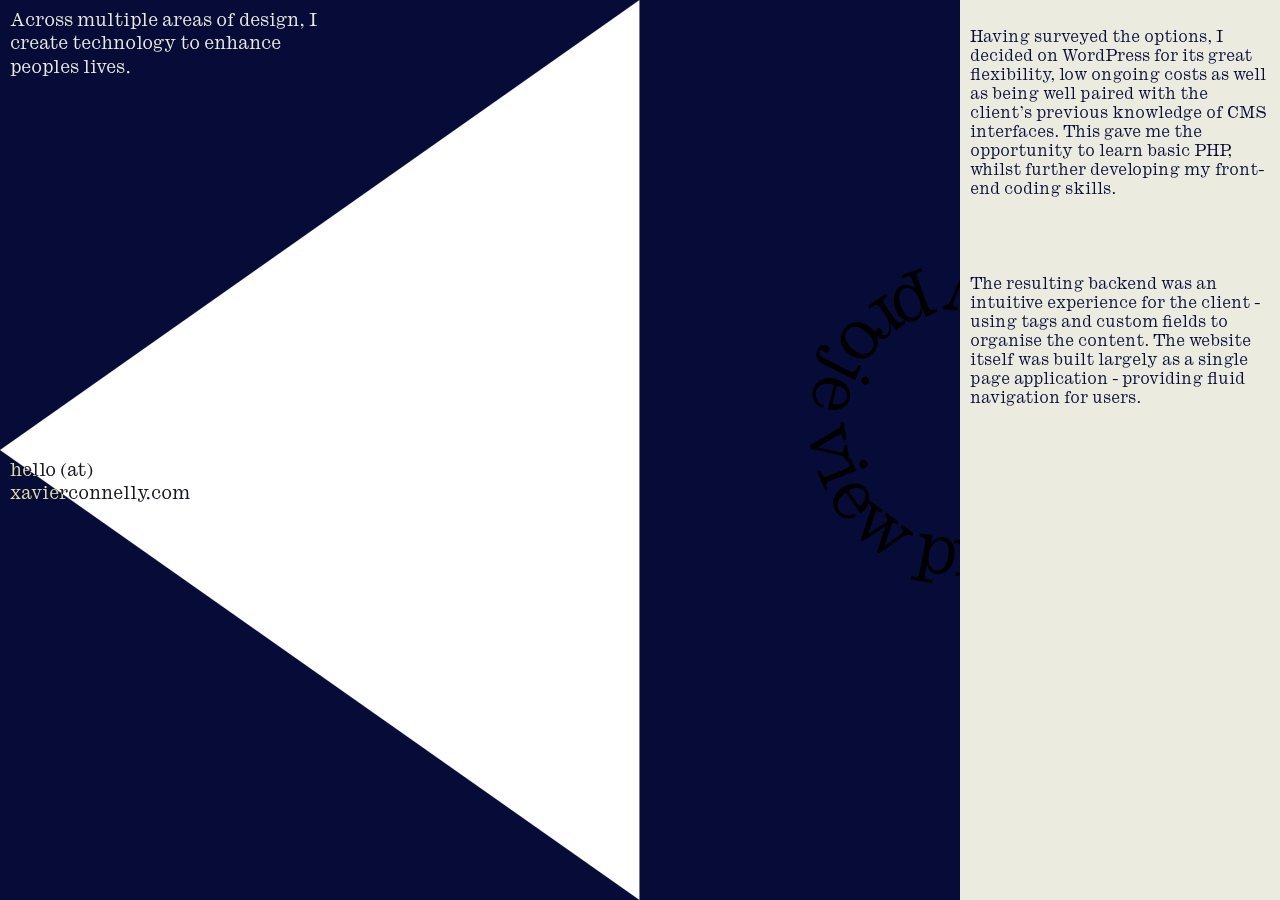
==== index.html @ f8f7390d "Update index.html" ====
<!DOCTYPE html>

  <head>
      
      <title>Xavier Connelly</title>
      
      <meta charset="utf-8">
      <meta name="google-site-verification" content="d1TEEvgs_BPRVWJH0I51xK2g-mTbjjCp4FfyS29Jkls" />
      <meta name="viewport" content="width=device-width, initial-scale=1">

      <meta name="description" content="Xavier Connelly is a designer focused on enhancing people's lives through technology and other means">
      <meta name="keywords" content="xavier, connelly, melbourne, designer, ux, ui, service, design, graphic, web, developer, technology, hcd">
      <meta name="author" content="Xavier Connelly">

      <link rel="stylesheet" type="text/css" media="screen" href="./css/style.css">
      <link href="https://fonts.googleapis.com/css?family=Archivo+Black&display=swap" rel="stylesheet">
      <link href="https://fonts.googleapis.com/css?family=EB+Garamond:400,500&display=swap" rel="stylesheet">
      <link href="https://fonts.googleapis.com/css?family=Heebo:100,300&display=swap" rel="stylesheet">
      <link href="https://fonts.googleapis.com/css?family=IBM+Plex+Sans:200,200i,400,400i,600,600i&display=swap" rel="stylesheet">

      <script src="/js/scripts.js"></script>

  </head>

  <body>

	<section id="left">
	  <div id="info">
	    <p>Across multiple areas of design, I create technology to enhance peoples lives.</p>
	  </div>
	  <div id="email">
	    <p>hello (at) xavierconnelly.com</p>
	  </div>
	</section>

    <section id="right">
	    <div id="clickme-center">
	        <div id="clickme" onclick="openProjects()">
	          <svg  viewBox="0 0 200 200">
	            <path id="curve"  fill="transparent"
	                      d="
	                         M 100, 100
	                         m -75, 0
	                         a 75,75 0 1,0 150,0
	                         a 75,75 0 1,0 -150,0
	                         "
	              />
	              <text>
	                <textPath xlink:href="#curve">
	                  view projects | view projects | 
	                </textPath>
	              </text>
	          </svg>
	        </div>
	    </div>
	    <div id="titles">

		    <article>
		      <span class="popup">
		        <video autoplay="" muted="" loop="" id="myVideo">
		          <source src="https://xavierconnelly.com/img/Free__mobile.mp4" type="video/mp4">
		          Your browser does not support HTML5 video.
		        </video>
		      </span>
		      <span class="title">Free Association </span> <span class="jobs"> (Web Development, Web Design) </span> is a new publishing platform promoting engaging writing within the arts. I built the website, connecting it to a WordPress backend. <span onclick="openFA()" class="seemore">See more</span>
		    </article>

		    <article>
		      	<span class="popup">
		        	<div style="background: #00004d;">
		          		<video autoplay="" muted="" loop="" id="myVideo">
		            	<source src="https://xavierconnelly.com/img/Screen Recording 2021-02-06 at 8.29.59 pm (1).mp4" type="video/mp4">
		        	</div>
		        	<span class="bg" style="background: url('https://www.abc.net.au/news/image/12080884-3x2-700x467.jpg')">
		        	</span>
		      	</span>
		     	During the early stages of the pandemic confusion was high. Together with health consultant, Tristan Louis, I built <span class="title">Covid Assist </span> <span class="jobs"> (Web Development, Web Design) </span> to communicate what welfare was available to those effected.
		    </article>

		    <article>
		      	<span class="popup">
		        	<div style="background: #00004d;">
		          		<video autoplay="" muted="" loop="" id="myVideo">
		            		<source src="/img/James_desktop.mp4" type="video/mp4">
		            		Your browser does not support HTML5 video.
		            	</video>
		        	</div>
		      	</span>
		     	Website portfolio design and build for Chicago based architect <span class="title">James Carter </span> <span class="jobs"> (Web Development | Web Design) </span> We collaborated closely working towards an immersive design which voiced the engaging, playful nature of his practice.
		    </article>
	        <!-- <a href="https://jamesandjimmy.com" target="none"> James Carter </a> -->
	        .	 
		    <article>
		      	<span class="popup">
		        	<div style="background: #00004d;">
		          		<img src="/img/Dawn__04.jpg)">
		        	</div>
		      	</span>
		     	<span class="title">Dawn Press</span> <span class="jobs"> (Business Development | Print Design | Service Design) </span> was one of the world’s first dedicated Risograph printers. I ran all aspects of the business independently, from initial concept and market testing through to ongoing operations such as design, printing, client interviews and student workshops.
		    </article>
	        <!-- <a href="https://www.instagram.com/dawn_press/?hl=en" target="none"> Dawn Press </a> -->
	    
	      <div class="text apple heavy">
	        <span class="text-left">
	          <img src="/img/apple__01.png">
	          <div class="roles">
	            UX Design | Service Design | Design Research
	          </div>
	        </span>
	        As part of the General Assembly UXDi course I partially redesigned the
	        <a class="wri-img-small title"> Apple iOS
	          <div class="wri-img-big">
	            <div class="wri-img-big-container middle" style="background-image: url(/img/apple__01.png);">
	              <!-- <p id="wri-img-big-text"> Text goes here </p> -->
	            </div>
	          </div>
	        </a>
	        operating system. I focused on promoting  
	        <span class="wri-img-small"> 
	          <img src="/img/apple__02.png"> 
	          <div class="wri-img-big">
	            <div class="wri-img-big-container middle" style="background-image: url(/img/apple__02.png);">
	            </div>
	          </div>
	        </span>
	        widgets, advocating the need for wide adoption. Research showed this would lead to greater autonomy for users.
	        <!--
	        <span class="expand" onclick="openApple()">See more</span>
	        <div id="apple-more" class="more">
	          The website would be the main point of contact for the client. I made a Wordpress site. Effectively a SPA, with all content Because the client wanted an easily editable backend and had worked with WordPress before. I hadn’t made a Wordpress site before - making the project a challenge. Used feedback from the client to determine the best solution… whilst it may have been tempting to use a web service such as Squarespace, the ongoing fees were a concern. The project required me to learn basic PHP to setup the backend. It was designed by Alex, with input and collaboration from me. From Alex’s initial concepts we collaborated, finding the right balance , turning her designs into engaging web interfaces. The finished result is a unique web interface which neatly presents the information whilst giving a strong brand identity for the client.
	        </div>
	        -->
	      </div>
	    </div> 
    </section>
    
  	<section id="more">
		<span id="fa-more">
	    	<p>Having surveyed the options, I decided on WordPress for its great flexibility, low ongoing costs as well as being well paired with the client’s previous knowledge of CMS interfaces. This gave me the opportunity to learn basic PHP, whilst further developing my front-end coding skills.</p>
	    	<br>
	   		<span class="blue">
	     		<img src="https://i0.wp.com/dailytrojan.com/wp-content/uploads/2019/11/Screen_Shot_2019-11-10_at_12.32.05_PM.png?fit=1796%2C1198&ssl=1" alt="">
	    	</span>
	  		<span class="blue">
	    		<img src="https://collections.museumsvictoria.com.au/content/media/6/400106-small.jpg" alt="">
	  		</span>
	  		<p>The resulting backend was an intuitive experience for the client - using tags and custom fields to organise the content. The website itself was built largely as a single page application - providing fluid navigation for users.</p>
			<span class="blue">
	  			<img src="https://64.media.tumblr.com/74e2a1ba214a71cac28fedbe836865d9/tumblr_npyuk5wGDl1roox20o1_1280.jpg" alt="">
			</span>
		</span>
	</section>
  </body>

</html>
---- css/style.css ----
@font-face {
    font-family: "Ionic";
    src: url("/css/ionic-mt-std.otf") format("opentype");
}

* {
   margin: 0;
   box-sizing: border-box;
   outline: px solid red;
   font-family: 'Ionic';
   /*font-family: 'IBM Plex Sans', sans-serif;*/
}

#left::-webkit-scrollbar {
   display: none;
}

a {
   text-decoration: none;
   color: red;
}

a:hover, .expand:hover {
   text-decoration: underline;
   color: blue;
}

sup, sup:hover {
   text-decoration: none;
}

body {
   color: #ebebe0;
   background: #060b37;
   display: grid;
   grid-template-columns: 50vw 50vw 0vw;
   grid-template-rows: auto;
}

body, #right {
  transition: 1s;
}

section > {
    overflow: hidden;
    padding: 20px;
}

#left {
   display: block;
   grid-column: 1 / 1;
   font-size: 18px;
   line-height: 1.3em;
   height: 100vh;
   overflow-Y: scroll;
   background-image: url("/img/Left_triangle.png");
   background-size: 100% 100%;
}

#info p {
  width: 50%;
}

#info,
#email {
  padding: 10px;
  height: 50vh;
  width: 100%;
}

#email {
  width: 50%;
}

#email p {
  width: 250px;
  mix-blend-mode: difference;
}

#right {
    grid-column: 2 / 2;
    height: 100vh;
    overflow-Y: scroll;
}

/*
#left:hover, #right:hover {
    background: white;
    transition: 0.5s;
}
*/

#right:hover .text:not(.text:hover) {
   opacity: 0.2;
}

video {
    margin: 0 auto;
    display: flex;
    height: 100%;
}

.portrait video {
    width: 350px;
}

.landscape video {
    width: 500px;
}

svg {
    width: 400px;
}

#clickme-center {
    width: 400px;
    height: 100%;
    margin: 0 auto;
    position: relative;
}

#clickme {
    font-size: 35px;
    width: 400px;
    animation-name: spin;
    animation-duration: 5s;
    animation-iteration-count:infinite;
    position: absolute;
    top: 25%;
}

#clickme:hover {
    cursor: pointer;
    fill: red;
    animation: pause;
}
    
@-moz-keyframes spin {
    from { -moz-transform: rotate(0deg); }
    to { -moz-transform: rotate(360deg); }
}
@-webkit-keyframes spin {
    from { -webkit-transform: rotate(0deg); }
    to { -webkit-transform: rotate(360deg); }
}
@keyframes spin {
    from {transform:rotate(0deg);}
    to {transform:rotate(360deg);}
}

#titles {
  display: none;
  width: 50vw;
  height: 100vh;
  padding: 10px;
  font-size: 35px;
  background: #060b37;
  overflow-y: scroll;
}

article {
  opacity: : 0;
  transition: 1s;
}

#titles,
article:hover,
article > .title {
  color: #ebebe0;
}

.jobs {
  color: red;
  font-size: 0.5em;
  font-style: italic;
}

article:hover .seemore {
  color: red;
  cursor: pointer;
}

article:hover .seemore:hover {
  font-weight: bold;
  text-decoration: underline;
}


.text {
  width: 100%;
  text-align: left;
  font-size: 40px;
  line-height: 1.2em;
  padding-bottom: 1em;
}

.text, .text:not(.text:hover) {
   transition: 1.25s;
}

 /*  
  filter: grayscale(100%);
}

.text:hover {
  filter: grayscale(0%);
  transition: 1s;
}
*/

.text:hover .text-left{
  opacity: 1;
}

.text-left {
  display: flex;
  flex-direction: column;
  justify-content: center;
  align-items: center;
}

.text-left > img {
  width: 400px;
  margin: 0 auto;
  display: flex;
}

.roles {
  font-size: 20px;
  text-align: center;
}

.expand {
  cursor: pointer;
  color: #3f51b5;
}

.more {
  font-size: 16px;
  line-height: initial;
  display: none;
  padding-top: 1em;
}

.more span img {
   height: 50px;
}

.more span {
   width: 50%;
}

.title {
  font-family: 'Archivo Black', sans-serif;
  color: red;
}

#more {
  background: #ebebe0;
  color: #060b37;
  position: absolute;
  top: 0;
  right: 0;
  height: 100vh;
  width: 25vw;
  padding: 10px;
  display: ;
  overflow-y: scroll;
  transition: 1s;
}

#more span {
  width: ;
  display: ;
  padding: 5px;
}

#more img {
  width: 20vw;
  display: flex;
  margin: 0 auto;
  mix-blend-mode: ;
  filter: grayscale(1);
}

.popup {
  display: flex;
  flex-direction: column;
  justify-content: center;
  align-items: center;

  pointer-events: none;
  position: fixed;
  top: calc(50%);
  left: 25vw;
  transform: translate(-50%, -50%);
  width: 50vw;
  height: calc(100%);
  transition: 1s ease;
  opacity: 0;
  border-right: 2px solid black;

  background: #060b37;
}

.popup .bg {
  mix-blend-mode: multiply;
  filter: grayscale(1);
  height: 100%;
  width: 100%;
  position: absolute;
  top: 0;
  z-index: 1;
}

article:hover .popup {
  opacity: 1;
}

video {
  width: 300px;
  mix-blend-mode: screen;
  filter: grayscale(1);
  margin: 0 auto;
  display: flex;
  height: 100%;
}

.popup > div {
  z-index: 2;
}

/* text under popup image
#popup-desc {
    padding: 5px;
    font-size: 14px;
    line-height: 1em;
    font-style: ;
    width: 15%;
    color: black;
    background: white;
    position: absolute;
    top: 2em;
    left: 2em;
    display: inline-block;
    text-align: left;
    border: 1px solid;
}
*/

.cover {
    background-size: cover;
    height: 100%;
    width: 100%;
}

.middle {
    background-size: contain;
    height: 80%;
    width: 80%;
}

@media screen and (max-width: 900px) {
   .section {
      display: block;
   }
   #left {
      border-right: unset;
   }
   #right {
    display: none;
  }
}
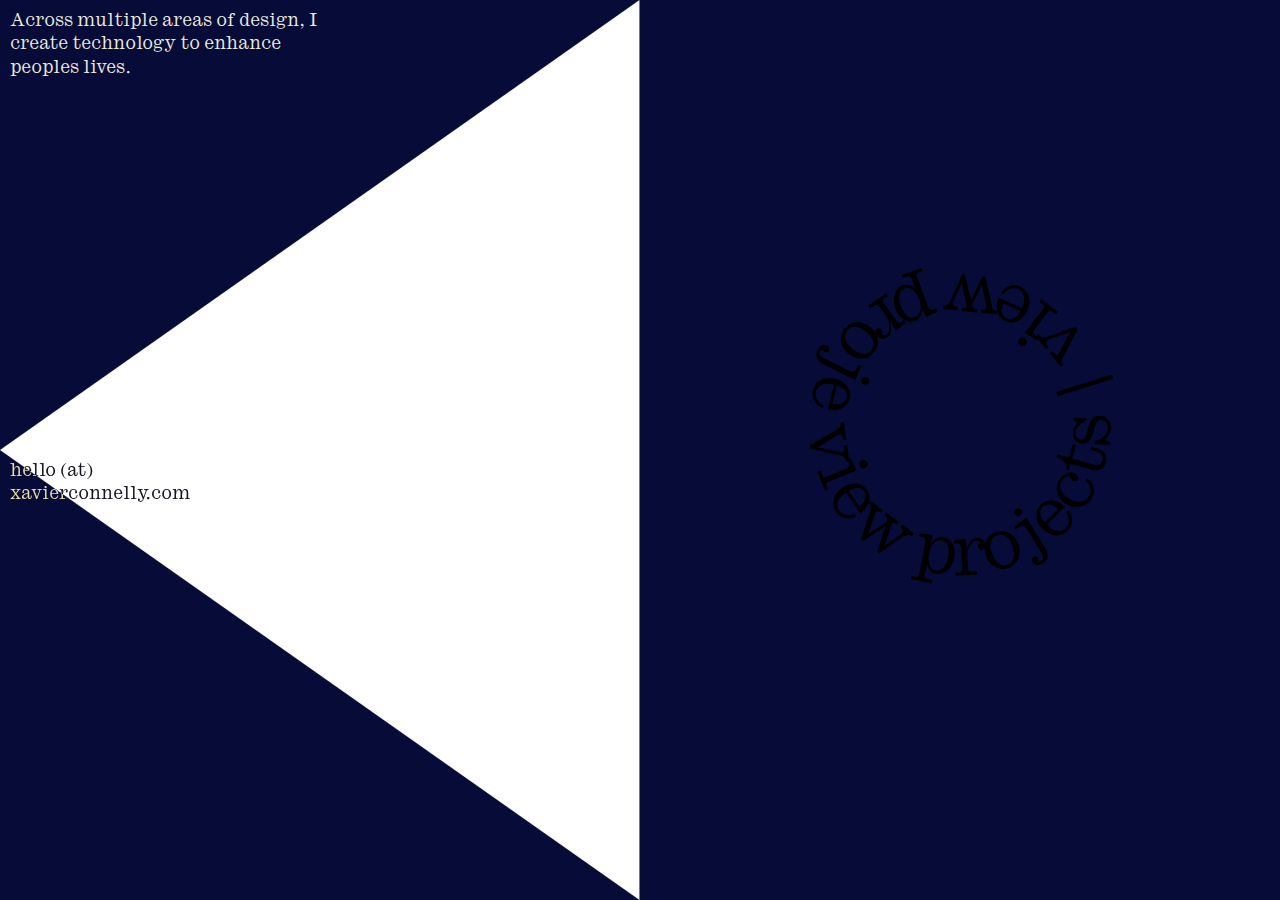
==== commit 74697808: "Update index.html" ====
--- a/index.html
+++ b/index.html
@@ -34,8 +34,8 @@
 	</section>
 
     <section id="right">
-	    <div id="clickme-center">
-	        <div id="clickme" onclick="openProjects()">
+	    <div id="clickme-center" onclick="openProjects()">
+	        <div id="clickme">
 	          <svg  viewBox="0 0 200 200">
 	            <path id="curve"  fill="transparent"
 	                      d="
@@ -56,10 +56,10 @@
 	    <div id="titles">
 
 		    <article>
-		      <span class="popup">
-		        <video autoplay="" muted="" loop="" id="myVideo">
-		          <source src="https://xavierconnelly.com/img/Free__mobile.mp4" type="video/mp4">
-		          Your browser does not support HTML5 video.
+		      	<span class="popup">
+		      		<video autoplay="" muted="" loop="" id="myVideo">
+		          	<source src="https://xavierconnelly.com/img/Free__mobile.mp4" type="video/mp4">
+		          	Your browser does not support HTML5 video.
 		        </video>
 		      </span>
 		      <span class="title">Free Association </span> <span class="jobs"> (Web Development, Web Design) </span> is a new publishing platform promoting engaging writing within the arts. I built the website, connecting it to a WordPress backend. <span onclick="openFA()" class="seemore">See more</span>
@@ -67,24 +67,19 @@
 
 		    <article>
 		      	<span class="popup">
-		        	<div style="background: #00004d;">
-		          		<video autoplay="" muted="" loop="" id="myVideo">
-		            	<source src="https://xavierconnelly.com/img/Screen Recording 2021-02-06 at 8.29.59 pm (1).mp4" type="video/mp4">
-		        	</div>
-		        	<span class="bg" style="background: url('https://www.abc.net.au/news/image/12080884-3x2-700x467.jpg')">
-		        	</span>
+	          		<video autoplay="" muted="" loop="" id="myVideo">
+	            	<source src="https://xavierconnelly.com/img/Screen Recording 2021-02-06 at 8.29.59 pm (1).mp4" type="video/mp4">
+		          	Your browser does not support HTML5 video.
 		      	</span>
 		     	During the early stages of the pandemic confusion was high. Together with health consultant, Tristan Louis, I built <span class="title">Covid Assist </span> <span class="jobs"> (Web Development, Web Design) </span> to communicate what welfare was available to those effected.
 		    </article>
 
 		    <article>
 		      	<span class="popup">
-		        	<div style="background: #00004d;">
-		          		<video autoplay="" muted="" loop="" id="myVideo">
-		            		<source src="/img/James_desktop.mp4" type="video/mp4">
-		            		Your browser does not support HTML5 video.
-		            	</video>
-		        	</div>
+	          		<video autoplay="" muted="" loop="" id="myVideo">
+	            	<source src="/img/James_desktop.mp4" type="video/mp4">
+	            	Your browser does not support HTML5 video.
+	            	</video>
 		      	</span>
 		     	Website portfolio design and build for Chicago based architect <span class="title">James Carter </span> <span class="jobs"> (Web Development | Web Design) </span> We collaborated closely working towards an immersive design which voiced the engaging, playful nature of his practice.
 		    </article>
@@ -99,41 +94,10 @@
 		     	<span class="title">Dawn Press</span> <span class="jobs"> (Business Development | Print Design | Service Design) </span> was one of the world’s first dedicated Risograph printers. I ran all aspects of the business independently, from initial concept and market testing through to ongoing operations such as design, printing, client interviews and student workshops.
 		    </article>
 	        <!-- <a href="https://www.instagram.com/dawn_press/?hl=en" target="none"> Dawn Press </a> -->
-	    
-	      <div class="text apple heavy">
-	        <span class="text-left">
-	          <img src="/img/apple__01.png">
-	          <div class="roles">
-	            UX Design | Service Design | Design Research
-	          </div>
-	        </span>
-	        As part of the General Assembly UXDi course I partially redesigned the
-	        <a class="wri-img-small title"> Apple iOS
-	          <div class="wri-img-big">
-	            <div class="wri-img-big-container middle" style="background-image: url(/img/apple__01.png);">
-	              <!-- <p id="wri-img-big-text"> Text goes here </p> -->
-	            </div>
-	          </div>
-	        </a>
-	        operating system. I focused on promoting  
-	        <span class="wri-img-small"> 
-	          <img src="/img/apple__02.png"> 
-	          <div class="wri-img-big">
-	            <div class="wri-img-big-container middle" style="background-image: url(/img/apple__02.png);">
-	            </div>
-	          </div>
-	        </span>
-	        widgets, advocating the need for wide adoption. Research showed this would lead to greater autonomy for users.
-	        <!--
-	        <span class="expand" onclick="openApple()">See more</span>
-	        <div id="apple-more" class="more">
-	          The website would be the main point of contact for the client. I made a Wordpress site. Effectively a SPA, with all content Because the client wanted an easily editable backend and had worked with WordPress before. I hadn’t made a Wordpress site before - making the project a challenge. Used feedback from the client to determine the best solution… whilst it may have been tempting to use a web service such as Squarespace, the ongoing fees were a concern. The project required me to learn basic PHP to setup the backend. It was designed by Alex, with input and collaboration from me. From Alex’s initial concepts we collaborated, finding the right balance , turning her designs into engaging web interfaces. The finished result is a unique web interface which neatly presents the information whilst giving a strong brand identity for the client.
-	        </div>
-	        -->
-	      </div>
+	   
 	    </div> 
     </section>
-    
+
   	<section id="more">
 		<span id="fa-more">
 	    	<p>Having surveyed the options, I decided on WordPress for its great flexibility, low ongoing costs as well as being well paired with the client’s previous knowledge of CMS interfaces. This gave me the opportunity to learn basic PHP, whilst further developing my front-end coding skills.</p>
--- a/css/style.css
+++ b/css/style.css
@@ -35,6 +35,7 @@
    display: grid;
    grid-template-columns: 50vw 50vw 0vw;
    grid-template-rows: auto;
+   overflow: hidden;
 }
 
 body, #right {
@@ -108,10 +109,6 @@
     width: 500px;
 }
 
-svg {
-    width: 400px;
-}
-
 #clickme-center {
     width: 400px;
     height: 100%;
@@ -120,6 +117,7 @@
 }
 
 #clickme {
+	color: #ebebe0;
     font-size: 35px;
     width: 400px;
     animation-name: spin;
@@ -129,12 +127,19 @@
     top: 25%;
 }
 
-#clickme:hover {
+svg {
+    width: 400px;
+}
+
+#clickme-center:hover {
     cursor: pointer;
+}
+   
+#clickme-center:hover #clickme{
     fill: red;
     animation: pause;
 }
-    
+
 @-moz-keyframes spin {
     from { -moz-transform: rotate(0deg); }
     to { -moz-transform: rotate(360deg); }
@@ -150,23 +155,19 @@
 
 #titles {
   display: none;
-  width: 50vw;
-  height: 100vh;
+  width: 100%;
   padding: 10px;
   font-size: 35px;
-  background: #060b37;
   overflow-y: scroll;
 }
 
-article {
-  opacity: : 0;
-  transition: 1s;
-}
-
-#titles,
-article:hover,
-article > .title {
-  color: #ebebe0;
+article:not(article .jobs) {
+   opacity: 0;
+   transition: 1s;
+}
+
+article:hover {
+	opacity: 1;
 }
 
 .jobs {
@@ -258,13 +259,9 @@
 #more {
   background: #ebebe0;
   color: #060b37;
-  position: absolute;
-  top: 0;
-  right: 0;
   height: 100vh;
-  width: 25vw;
+  width: 100%;
   padding: 10px;
-  display: ;
   overflow-y: scroll;
   transition: 1s;
 }
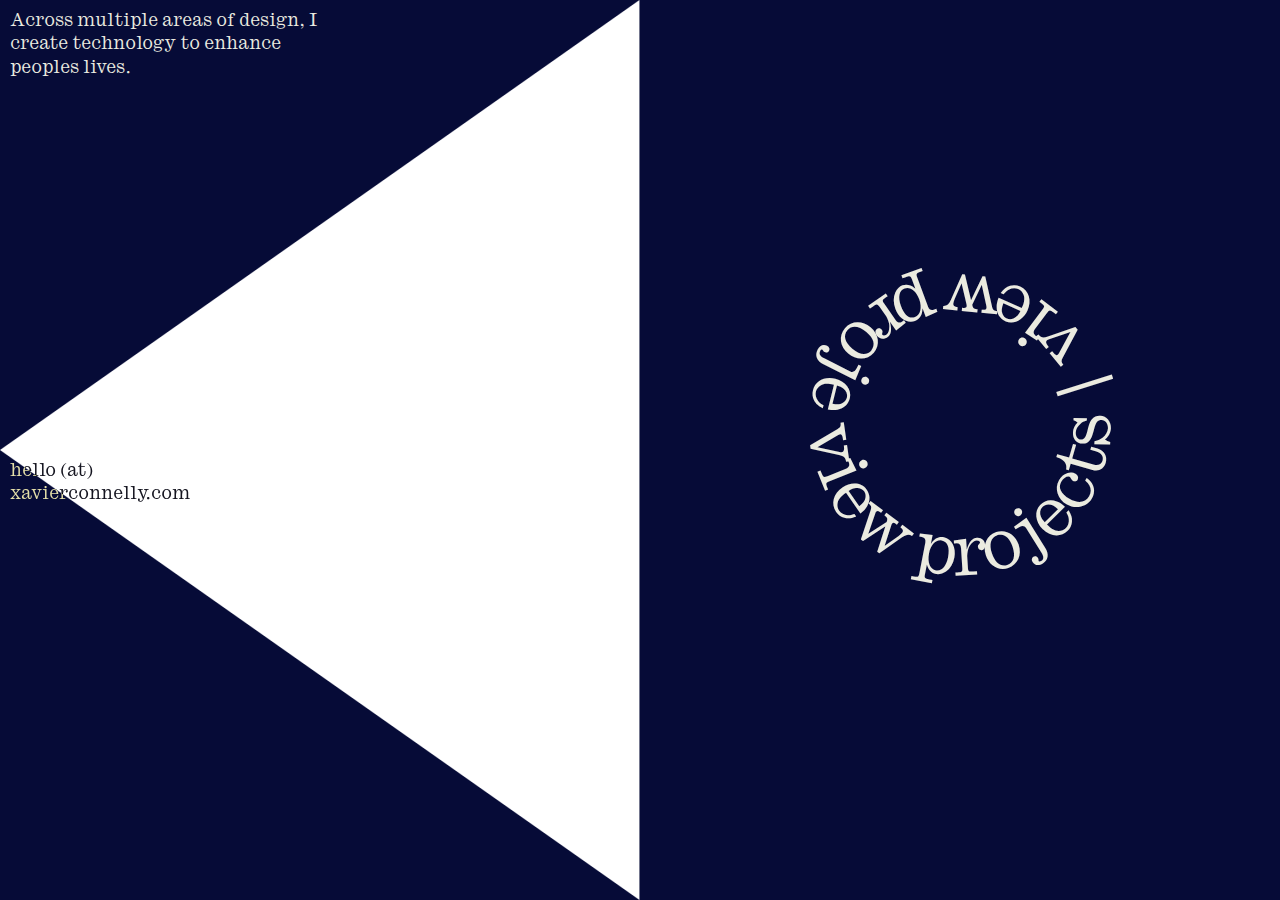
==== commit da4e155d: "Update index.html" ====
--- a/index.html
+++ b/index.html
@@ -56,41 +56,39 @@
 	    <div id="titles">
 
 		    <article>
-		      	<span class="popup">
+		      	<figure class="portrait popup">
 		      		<video autoplay="" muted="" loop="" id="myVideo">
-		          	<source src="https://xavierconnelly.com/img/Free__mobile.mp4" type="video/mp4">
+		          	<source src="/img/Free__mobile.mp4" type="video/mp4">
 		          	Your browser does not support HTML5 video.
-		        </video>
+		        </figure>
 		      </span>
 		      <span class="title">Free Association </span> <span class="jobs"> (Web Development, Web Design) </span> is a new publishing platform promoting engaging writing within the arts. I built the website, connecting it to a WordPress backend. <span onclick="openFA()" class="seemore">See more</span>
 		    </article>
 
 		    <article>
-		      	<span class="popup">
+		      	<figure class="landscape popup">
 	          		<video autoplay="" muted="" loop="" id="myVideo">
-	            	<source src="https://xavierconnelly.com/img/Screen Recording 2021-02-06 at 8.29.59 pm (1).mp4" type="video/mp4">
+	            	<source src="/img/Screen Recording 2021-02-06 at 8.29.59 pm (1).mp4" type="video/mp4">
 		          	Your browser does not support HTML5 video.
-		      	</span>
+		      	</figure>
 		     	During the early stages of the pandemic confusion was high. Together with health consultant, Tristan Louis, I built <span class="title">Covid Assist </span> <span class="jobs"> (Web Development, Web Design) </span> to communicate what welfare was available to those effected.
 		    </article>
 
 		    <article>
-		      	<span class="popup">
+		      	<figure class="landscape popup">
 	          		<video autoplay="" muted="" loop="" id="myVideo">
 	            	<source src="/img/James_desktop.mp4" type="video/mp4">
 	            	Your browser does not support HTML5 video.
 	            	</video>
-		      	</span>
+		      	</figure>
 		     	Website portfolio design and build for Chicago based architect <span class="title">James Carter </span> <span class="jobs"> (Web Development | Web Design) </span> We collaborated closely working towards an immersive design which voiced the engaging, playful nature of his practice.
 		    </article>
 	        <!-- <a href="https://jamesandjimmy.com" target="none"> James Carter </a> -->
-	        .	 
+	      
 		    <article>
-		      	<span class="popup">
-		        	<div style="background: #00004d;">
-		          		<img src="/img/Dawn__04.jpg)">
-		        	</div>
-		      	</span>
+		      	<figure class="popup">
+		          	<img src="/img/Dawn__04.jpg">
+		      	</figure>
 		     	<span class="title">Dawn Press</span> <span class="jobs"> (Business Development | Print Design | Service Design) </span> was one of the world’s first dedicated Risograph printers. I ran all aspects of the business independently, from initial concept and market testing through to ongoing operations such as design, printing, client interviews and student workshops.
 		    </article>
 	        <!-- <a href="https://www.instagram.com/dawn_press/?hl=en" target="none"> Dawn Press </a> -->
@@ -102,12 +100,18 @@
 		<span id="fa-more">
 	    	<p>Having surveyed the options, I decided on WordPress for its great flexibility, low ongoing costs as well as being well paired with the client’s previous knowledge of CMS interfaces. This gave me the opportunity to learn basic PHP, whilst further developing my front-end coding skills.</p>
 	    	<br>
-	   		<span class="blue">
+	   		<figure class="goat">
 	     		<img src="https://i0.wp.com/dailytrojan.com/wp-content/uploads/2019/11/Screen_Shot_2019-11-10_at_12.32.05_PM.png?fit=1796%2C1198&ssl=1" alt="">
-	    	</span>
-	  		<span class="blue">
-	    		<img src="https://collections.museumsvictoria.com.au/content/media/6/400106-small.jpg" alt="">
-	  		</span>
+		      	<figure class="popup">
+		          	<img src="https://i0.wp.com/dailytrojan.com/wp-content/uploads/2019/11/Screen_Shot_2019-11-10_at_12.32.05_PM.png?fit=1796%2C1198&ssl=1">
+		      	</figure>
+	    	</figure>
+	   		<figure class="goat">
+	     		<img src="https://collections.museumsvictoria.com.au/content/media/6/400106-small.jpg" alt="">
+		      	<figure class="popup">
+		          	<img src="https://collections.museumsvictoria.com.au/content/media/6/400106-small.jpg">
+		      	</figure>
+	    	</figure>
 	  		<p>The resulting backend was an intuitive experience for the client - using tags and custom fields to organise the content. The website itself was built largely as a single page application - providing fluid navigation for users.</p>
 			<span class="blue">
 	  			<img src="https://64.media.tumblr.com/74e2a1ba214a71cac28fedbe836865d9/tumblr_npyuk5wGDl1roox20o1_1280.jpg" alt="">
--- a/css/style.css
+++ b/css/style.css
@@ -38,7 +38,7 @@
    overflow: hidden;
 }
 
-body, #right {
+body, section, #right {
   transition: 1s;
 }
 
@@ -84,21 +84,19 @@
     overflow-Y: scroll;
 }
 
-/*
-#left:hover, #right:hover {
-    background: white;
-    transition: 0.5s;
-}
-*/
-
 #right:hover .text:not(.text:hover) {
    opacity: 0.2;
 }
+
+/*////////////////////////////// Pop Up
+*/
 
 video {
     margin: 0 auto;
     display: flex;
     height: 100%;
+  	mix-blend-mode: screen;
+  	filter: grayscale(1);
 }
 
 .portrait video {
@@ -108,6 +106,21 @@
 .landscape video {
     width: 500px;
 }
+
+.cover {
+    background-size: cover;
+    height: 100%;
+    width: 100%;
+}
+
+.middle {
+    background-size: contain;
+    height: 80%;
+    width: 80%;
+}
+
+/*////////////////////////////// Click Me
+*/
 
 #clickme-center {
     width: 400px;
@@ -117,7 +130,6 @@
 }
 
 #clickme {
-	color: #ebebe0;
     font-size: 35px;
     width: 400px;
     animation-name: spin;
@@ -129,6 +141,7 @@
 
 svg {
     width: 400px;
+    fill: #ebebe0;
 }
 
 #clickme-center:hover {
@@ -152,6 +165,9 @@
     from {transform:rotate(0deg);}
     to {transform:rotate(360deg);}
 }
+
+/*////////////////////////////// Titles
+*/
 
 #titles {
   display: none;
@@ -161,13 +177,14 @@
   overflow-y: scroll;
 }
 
-article:not(article .jobs) {
-   opacity: 0;
+article {
+   color: #060b37;
    transition: 1s;
+   display: inline;
 }
 
 article:hover {
-	opacity: 1;
+   color: #ebebe0;
 }
 
 .jobs {
@@ -208,48 +225,6 @@
   transition: 1s;
 }
 */
-
-.text:hover .text-left{
-  opacity: 1;
-}
-
-.text-left {
-  display: flex;
-  flex-direction: column;
-  justify-content: center;
-  align-items: center;
-}
-
-.text-left > img {
-  width: 400px;
-  margin: 0 auto;
-  display: flex;
-}
-
-.roles {
-  font-size: 20px;
-  text-align: center;
-}
-
-.expand {
-  cursor: pointer;
-  color: #3f51b5;
-}
-
-.more {
-  font-size: 16px;
-  line-height: initial;
-  display: none;
-  padding-top: 1em;
-}
-
-.more span img {
-   height: 50px;
-}
-
-.more span {
-   width: 50%;
-}
 
 .title {
   font-family: 'Archivo Black', sans-serif;
@@ -264,6 +239,7 @@
   padding: 10px;
   overflow-y: scroll;
   transition: 1s;
+  outline: 10px solid;
 }
 
 #more span {
@@ -285,57 +261,41 @@
   flex-direction: column;
   justify-content: center;
   align-items: center;
-
   pointer-events: none;
   position: fixed;
   top: calc(50%);
-  left: 25vw;
   transform: translate(-50%, -50%);
-  width: 50vw;
   height: calc(100%);
   transition: 1s ease;
   opacity: 0;
   border-right: 2px solid black;
-
+}
+
+article .popup {
+  left: 25vw;
+  width: 50vw;
   background: #060b37;
 }
 
-.popup .bg {
-  mix-blend-mode: multiply;
-  filter: grayscale(1);
-  height: 100%;
-  width: 100%;
-  position: absolute;
-  top: 0;
-  z-index: 1;
-}
-
-article:hover .popup {
+.goat .popup {
+  left: 37.5vw;
+  width: 75vw;
+  background: #ebebe0;
+}
+
+article:hover .popup,
+.goat:hover .popup {
   opacity: 1;
 }
 
-video {
-  width: 300px;
-  mix-blend-mode: screen;
-  filter: grayscale(1);
-  margin: 0 auto;
-  display: flex;
-  height: 100%;
-}
-
-.popup > div {
-  z-index: 2;
-}
-
 /* text under popup image
-#popup-desc {
+figcaption {
     padding: 5px;
     font-size: 14px;
     line-height: 1em;
     font-style: ;
     width: 15%;
-    color: black;
-    background: white;
+    color: inherit;
     position: absolute;
     top: 2em;
     left: 2em;
@@ -344,18 +304,6 @@
     border: 1px solid;
 }
 */
-
-.cover {
-    background-size: cover;
-    height: 100%;
-    width: 100%;
-}
-
-.middle {
-    background-size: contain;
-    height: 80%;
-    width: 80%;
-}
 
 @media screen and (max-width: 900px) {
    .section {
